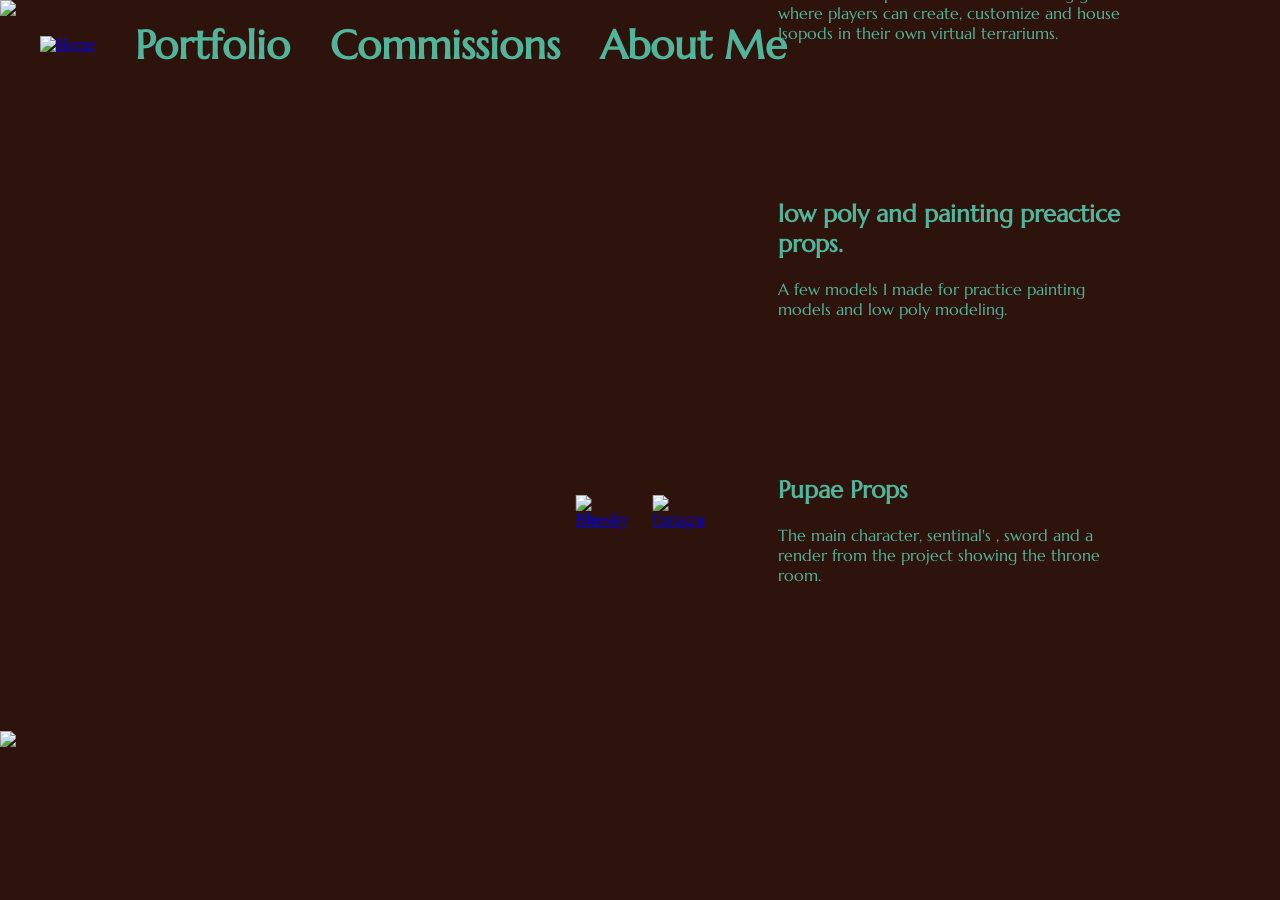
==== 3Dprops.html @ e9193ec1 "Initial commit" ====
<!DOCTYPE html>
<html lang="en">

<head>

    <link rel="preconnect" href="https://fonts.googleapis.com">
<link rel="preconnect" href="https://fonts.gstatic.com" crossorigin>
<link href="https://fonts.googleapis.com/css2?family=Cinzel:wght@400..900&family=Marcellus&display=swap" rel="stylesheet">

    <meta charset="UTF-8">
    <meta name="viewport" content="width=device-width, initial-scale=1.0">

    <title>3D Props</title>

    <link rel="stylesheet" href="pages.css">
</head>

<body>

<div class="decoration">
    <img src="images/frameofsite.png" alt="">
</div>

<header>

    <img src="images/headerofsite.png" class="header-image">

    <div class="navbar">

        <a href="index.html">
    <img src="images/icon.png" class="logo" alt="Home">
</a>

        <nav>

            <a href="portfolio.html">Portfolio</a>
            <a href="commissions.html">Commissions</a>
            <a href="about.html">About Me</a>

        </nav>

    </div>

</header>

<main>

<h1></h1>

<div class="portfolio-section">

    <div class="top-images">

        <img class="gallery-image" src="images/artwork/Capture 2.JPG" alt="">
        <img class="gallery-image" src="images/artwork/Capture 7.JPG" alt="">

    </div>

    <div class="featured-piece">

        <img class="gallery-image" src="images/artwork/Capture.JPG" alt="">

        <div class="description">

            <h2>Terrarium Builder Game concept</h2>

            <p>
                This is a concept for a terrarium building game where players can create, customize and house Isopods in their own virtual terrariums.
            </p>

        </div>

    </div>

        <div class="top-images">

        <img class="gallery-image" src="images/artwork/Render 1.png" alt="">
        <img class="gallery-image" src="images/artwork/Wireframe.JPG" alt="">

    </div>

    <div class="featured-piece">

        <img class="gallery-image" src="images/artwork/Milk carton turnaround.gif" alt="">

        <div class="description">

            <h2>Terrarium Builder Game concept</h2>

            <p>
                This is a concept for a terrarium building game where players can create, customize and house Isopods in their own virtual terrariums.
            </p>

        </div>

    </div>

    </div>

        <div class="top-images">

        <img class="gallery-image" src="images/artwork/Turntable render 1.png" alt="">
        <img class="gallery-image" src="images/artwork/turntable wireframe.JPG" alt="">

    </div>

    <div class="featured-piece">

        <img class="gallery-image" src="images/artwork/Render 2.png" alt="">

        <div class="description">

            <h2>low poly and painting preactice props.</h2>

            <p>
                A few models I made for practice painting models and low poly modeling.
            </p>

        </div>

    </div>

    </div>

        <div class="top-images">

        <img class="gallery-image" src="images/artwork/Sword ss 2.JPG" alt="">
        <img class="gallery-image" src="images/artwork/Sword ss.JPG" alt="">

    </div>

    <div class="featured-piece">

        <img class="gallery-image" src="images/artwork/THrone room render 1.png" alt="">

        <div class="description">

            <h2>Pupae Props</h2>

            <p>
                The main character, sentinal's , sword and a render from the project showing the throne room.
            </p>

        </div>

    </div>

</div>

</main>

<footer>

    <img src="images/Bottomofsite.png">

<div class="social-links">

    <a href="https://bsky.app/profile/lordtoad.bsky.social" target="_blank">
        <img src="images/bluesky.png" alt="Bluesky">
    </a>

    <a href="https://www.tiktok.com/@lord_toad_" target="_blank">
        <img src="images/Tiktok.png" alt="Instagram">
    </a>

</div>

</footer>

<div id="lightbox">
    <span id="close">&times;</span>
    <img id="lightbox-img">
</div>

</body>

<script src="gallery.js"></script>
---- pages.css ----
body{

    background-image: url("images/backgroundofsite.png");
    background-repeat: repeat;
    background-color: #2E120C;

    color:#50B59A;

    margin:0;
}
.decoration{

    position: fixed;

    top: 0;

    left: 0;

    width: 100%;

    z-index: 3000;

    pointer-events: none;
}

.decoration img{

    width:100%;
}
.header-image{


    width:100%;

    display:block;
}
.navbar{

    position: absolute;

    top: 20px;

    left: 40px;

    display: flex;

    align-items: center;

    gap: 40px;

    z-index: 2000;
}
.logo{

    width:850px;
}
nav{

    display:flex;

    gap:40px;
}

nav a{

    font-family: "Marcellus", serif;

    color:#50B59A;

    text-decoration:none;

    font-size:40px;

    font-weight:bold;
    
}
main{


    width:80%;

    margin:-530px auto;

    padding:60px 0;

    position:relative;
}
header{
    position: relative;
}
nav a:hover{

    opacity:.7;
}
.gallery-grid{

    display:grid;

    grid-template-columns: repeat(auto-fit, minmax(280px, 280px));

    justify-content:center;

    gap:40px;

    margin-top:-10px;
}

.category{

    font-family: "Marcellus", serif;

    text-decoration:none;

    text-align:center;

    color:#50B59A;

    transition:transform .2s;
}

.category:hover{

    transform:scale(1.05);
}

.category img{

    width:280px;

    height:280px;

    object-fit:cover;

    border:3px solid #50B59A;

    border-radius:10px;

    display:block;
}

.category p{

    font-family: "Marcellus", serif;

    margin-top:10px;

    font-size:20px;
}
.art-gallery{

    display:grid;

    grid-template-columns:repeat(auto-fit, minmax(250px, 1fr));

    gap:30px;

    margin-top:40px;
}

.art-gallery img{

    width:100%;

    border-radius:8px;
}
.portfolio-section{

    margin-bottom:100px;
}

.top-images{

    display:flex;

    justify-content:center;

    align-items:flex-start;

    gap:30px;

    margin-bottom:40px;
}

.top-images img{

    width:473px;
    height:auto;

    display:block;
}

.featured-piece{

    display:flex;

    justify-content:center;

    align-items:flex-start;

    gap:50px;

    margin-bottom:100px;
}

.featured-piece img{

    width:575px;

    height:auto;

    display:block;
}

.description{

    font-family: "Marcellus", serif;

    width:350px;
}

.about.me.description{

    font-family: "Marcellus", serif;

    font-size:25px;

    width:350px;
}

.description h2{

    margin-top:0;
}
footer{

    position:relative;

    width:100%;

    margin-top: 500px;
}

footer img{

    width:100%;

    display:block;
}
#lightbox{

    position:fixed;

    inset:0;

    background:rgba(0,0,0,.9);

    display:none;

    justify-content:center;

    align-items:center;

    z-index:9999;
}

#lightbox.active{

    display:flex;
}

#lightbox img{

    max-width:90%;

    max-height:90%;

    object-fit:contain;
}

#close{

    position:absolute;

    top:30px;

    right:40px;

    font-size:50px;

    color:white;

    cursor:pointer;
}
.commissions-page{

    width:80%;

    margin:0 auto;

    text-align:center;

    padding-bottom:100px;
}
.commission-status{

    margin-bottom:60px;
}

.commission-status h1{

    font-family:"Marcellus", serif;

    font-size:48px;

    color:#50B59A;

    margin-bottom:20px;
}

.commission-status p{

    font-size:22px;

    max-width:700px;

    margin:0 auto;

    line-height:1.6;
}
.commission-sheet{

    margin-bottom:60px;
}

.commission-sheet img{

    width:100%;

    max-width:900px;

    height:auto;

    border:3px solid #50B59A;

    border-radius:10px;
}
.commission-links{

    display:flex;

    justify-content:center;

    gap:60px;

    flex-wrap:wrap;
}
.commission-links a{

    font-family:"Marcellus", serif;

    font-size:28px;

    color:#50B59A;

    text-decoration:none;

    border:2px solid #50B59A;

    padding:15px 30px;

    border-radius:8px;

    transition:.25s;
}
.commission-links a:hover{

    background:#50B59A;

    color:#2E120C;
}
.open{
    color:#78ff92;
}
.closed{
    color:#ff7474;
}
.social-links{

    position:absolute;

    bottom:200px;

    left:50%;

    transform:translateX(-50%);

    display:flex;

    gap:25px;
}

.social-links img{

    width:52px;

    height:52px;

    transition:transform .2s, opacity .2s;
}

.social-links img:hover{

    transform:scale(1.15);

    opacity:.8;
}
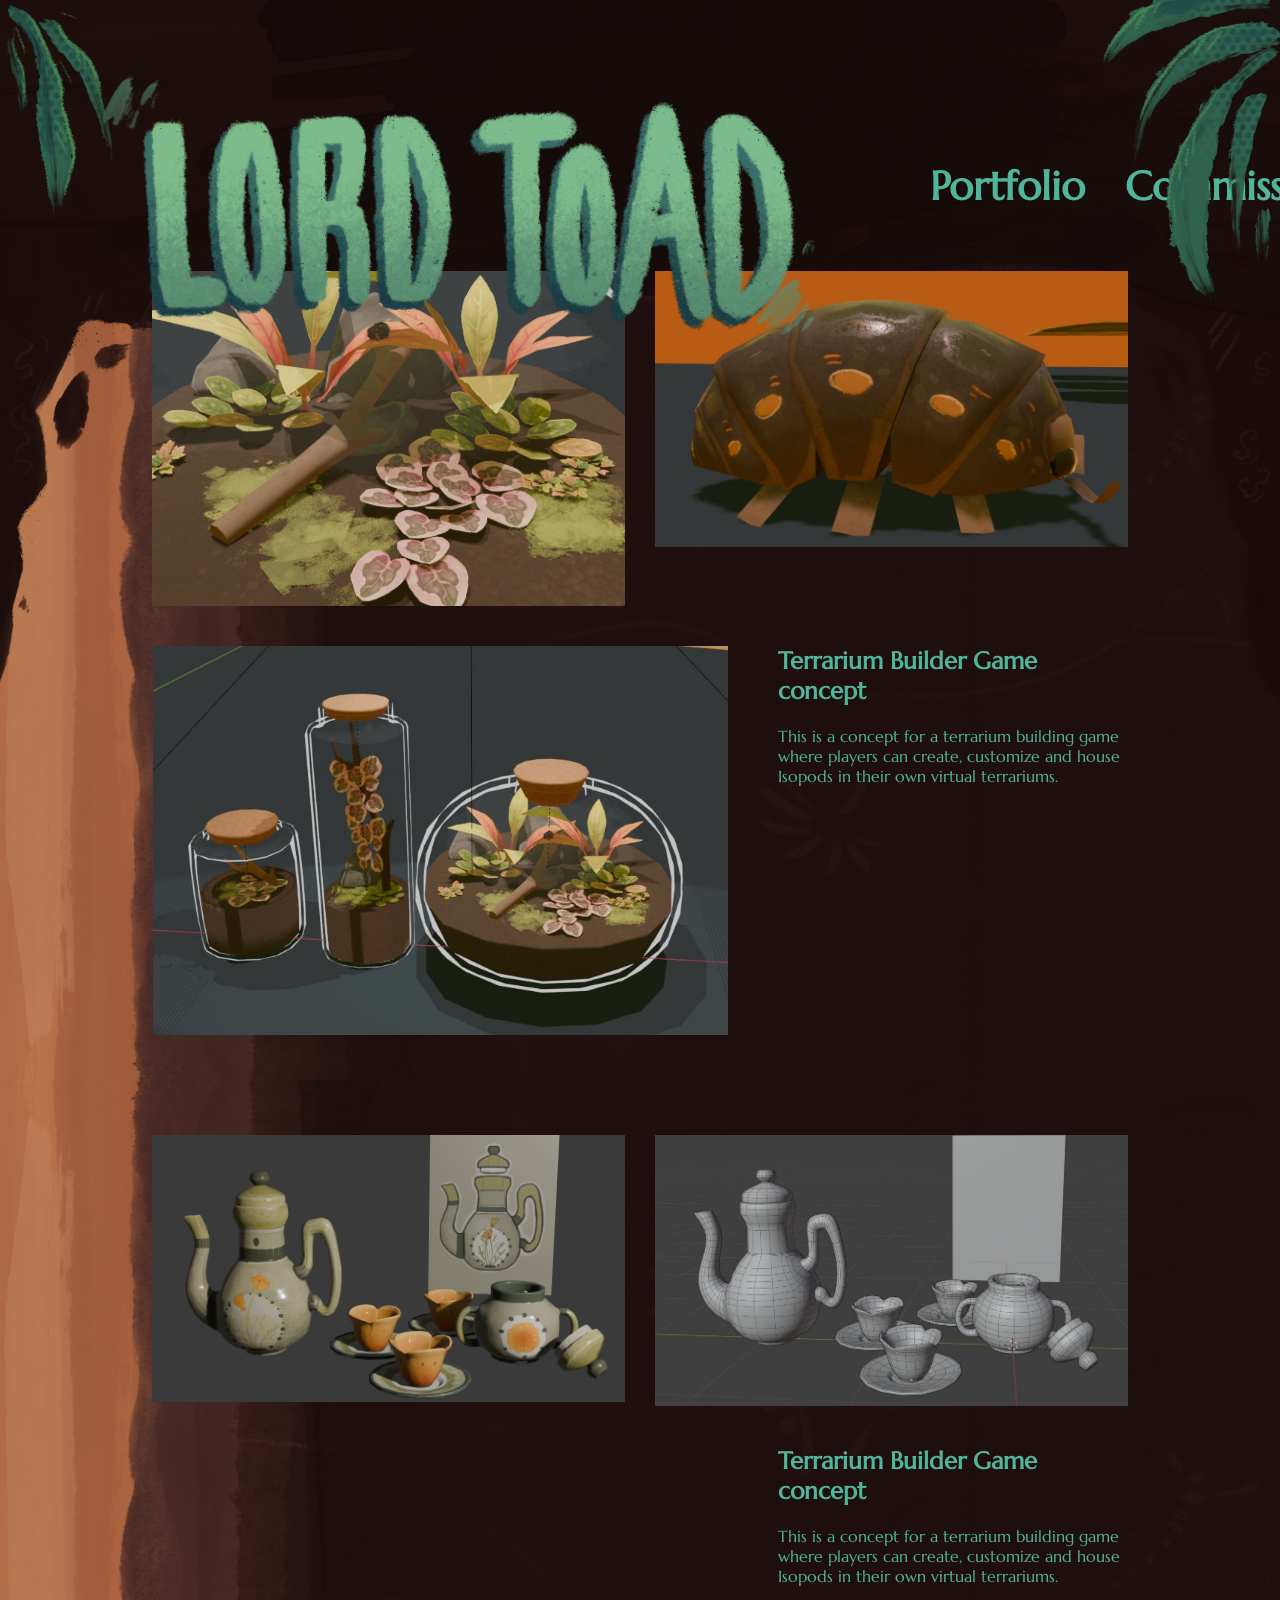
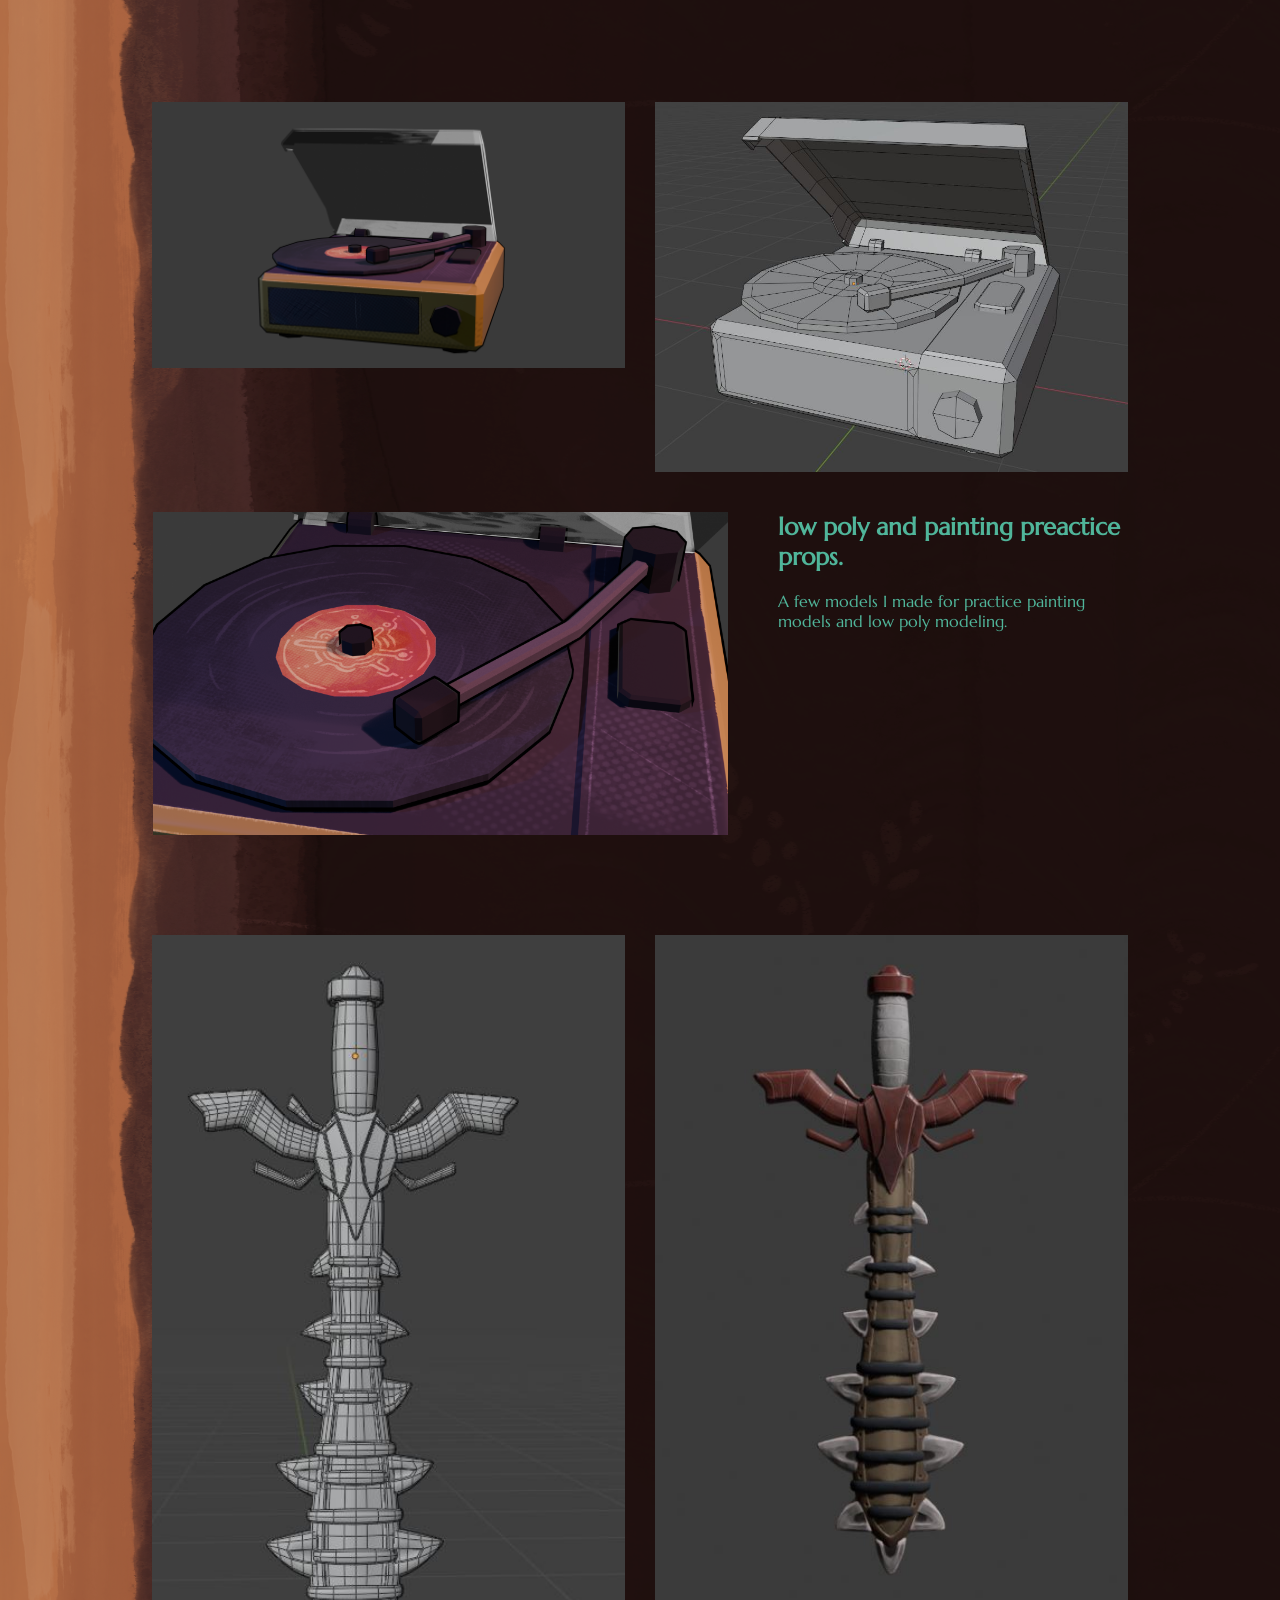
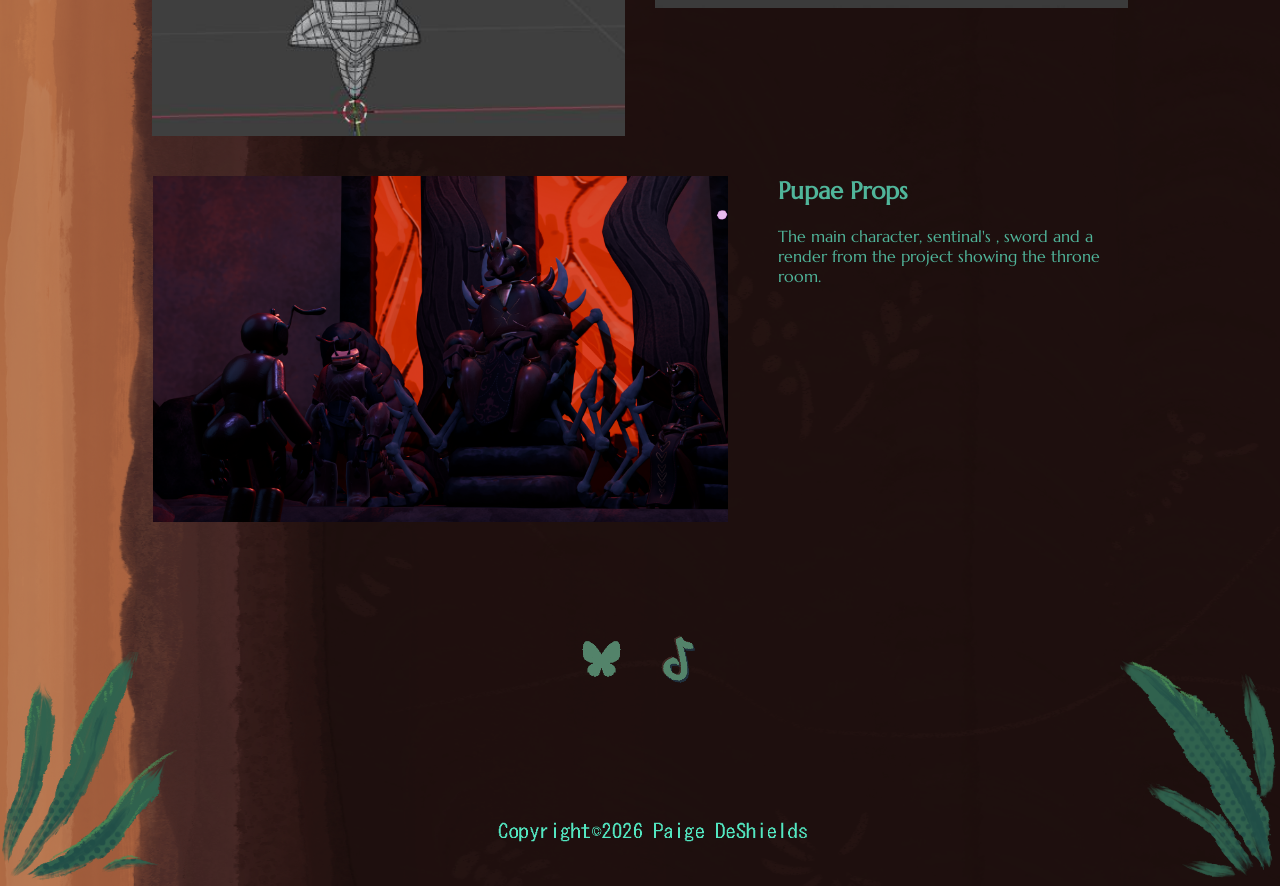
==== commit e19d2ca9: "fixing image capital fixing images" ====
--- a/3Dprops.html
+++ b/3Dprops.html
@@ -23,7 +23,7 @@
 
 <header>
 
-    <img src="images/headerofsite.png" class="header-image">
+    <img src="images/Headerofsite.png" class="header-image">
 
     <div class="navbar">
 
@@ -51,14 +51,14 @@
 
     <div class="top-images">
 
-        <img class="gallery-image" src="images/artwork/Capture 2.JPG" alt="">
-        <img class="gallery-image" src="images/artwork/Capture 7.JPG" alt="">
+        <img class="gallery-image" src="images/Artwork/Capture 2.JPG" alt="">
+        <img class="gallery-image" src="images/Artwork/Capture 7.JPG" alt="">
 
     </div>
 
     <div class="featured-piece">
 
-        <img class="gallery-image" src="images/artwork/Capture.JPG" alt="">
+        <img class="gallery-image" src="images/Artwork/Capture.JPG" alt="">
 
         <div class="description">
 
@@ -74,14 +74,14 @@
 
         <div class="top-images">
 
-        <img class="gallery-image" src="images/artwork/Render 1.png" alt="">
-        <img class="gallery-image" src="images/artwork/Wireframe.JPG" alt="">
+        <img class="gallery-image" src="images/Artwork/Render 1.png" alt="">
+        <img class="gallery-image" src="images/Artwork/Wireframe.JPG" alt="">
 
     </div>
 
     <div class="featured-piece">
 
-        <img class="gallery-image" src="images/artwork/Milk carton turnaround.gif" alt="">
+        <img class="gallery-image" src="images/Artwork/Milk carton turnaround.gif" alt="">
 
         <div class="description">
 
@@ -99,14 +99,14 @@
 
         <div class="top-images">
 
-        <img class="gallery-image" src="images/artwork/Turntable render 1.png" alt="">
-        <img class="gallery-image" src="images/artwork/turntable wireframe.JPG" alt="">
+        <img class="gallery-image" src="images/Artwork/Turntable render 1.png" alt="">
+        <img class="gallery-image" src="images/Artwork/turntable wireframe.JPG" alt="">
 
     </div>
 
     <div class="featured-piece">
 
-        <img class="gallery-image" src="images/artwork/Render 2.png" alt="">
+        <img class="gallery-image" src="images/Artwork/Render 2.png" alt="">
 
         <div class="description">
 
@@ -124,14 +124,14 @@
 
         <div class="top-images">
 
-        <img class="gallery-image" src="images/artwork/Sword ss 2.JPG" alt="">
-        <img class="gallery-image" src="images/artwork/Sword ss.JPG" alt="">
+        <img class="gallery-image" src="images/Artwork/Sword ss 2.JPG" alt="">
+        <img class="gallery-image" src="images/Artwork/Sword ss.JPG" alt="">
 
     </div>
 
     <div class="featured-piece">
 
-        <img class="gallery-image" src="images/artwork/THrone room render 1.png" alt="">
+        <img class="gallery-image" src="images/Artwork/THrone room render 1.png" alt="">
 
         <div class="description">
 
@@ -156,7 +156,7 @@
 <div class="social-links">
 
     <a href="https://bsky.app/profile/lordtoad.bsky.social" target="_blank">
-        <img src="images/bluesky.png" alt="Bluesky">
+        <img src="images/Bluesky.png" alt="Bluesky">
     </a>
 
     <a href="https://www.tiktok.com/@lord_toad_" target="_blank">
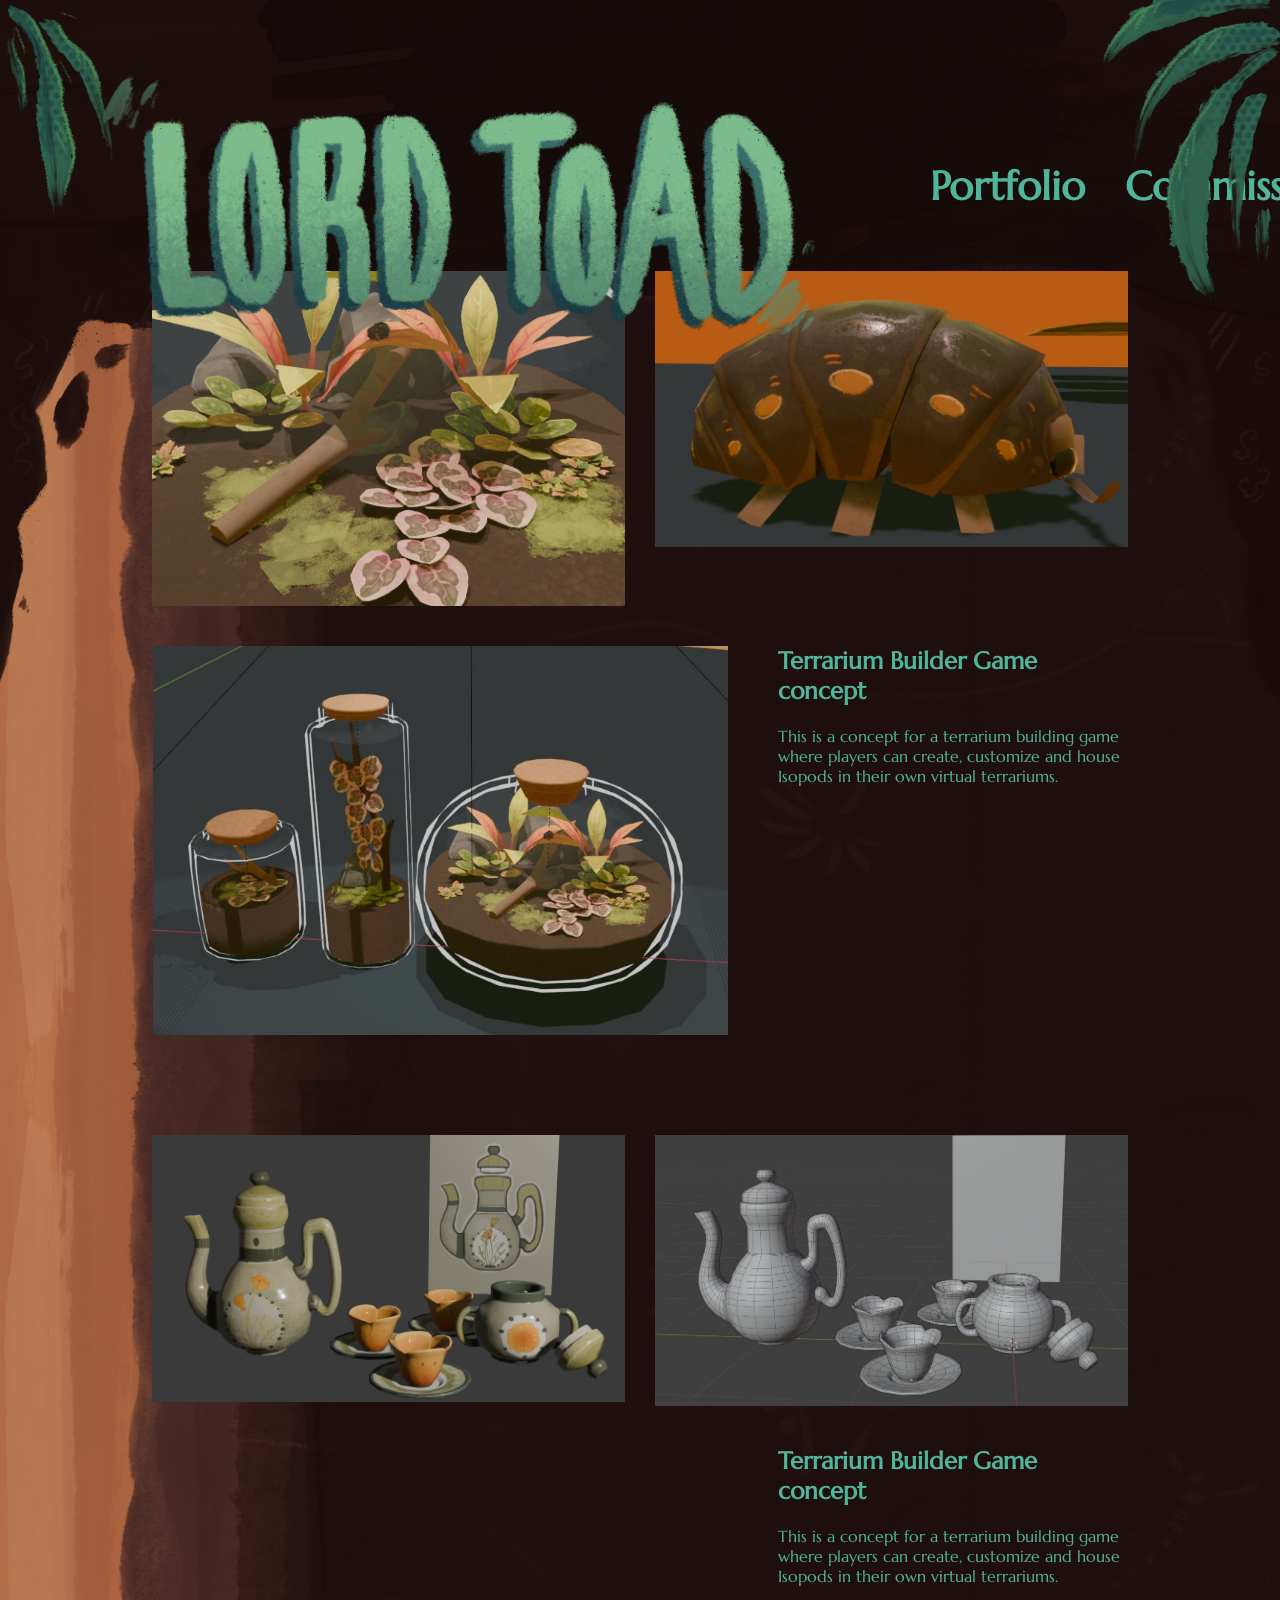
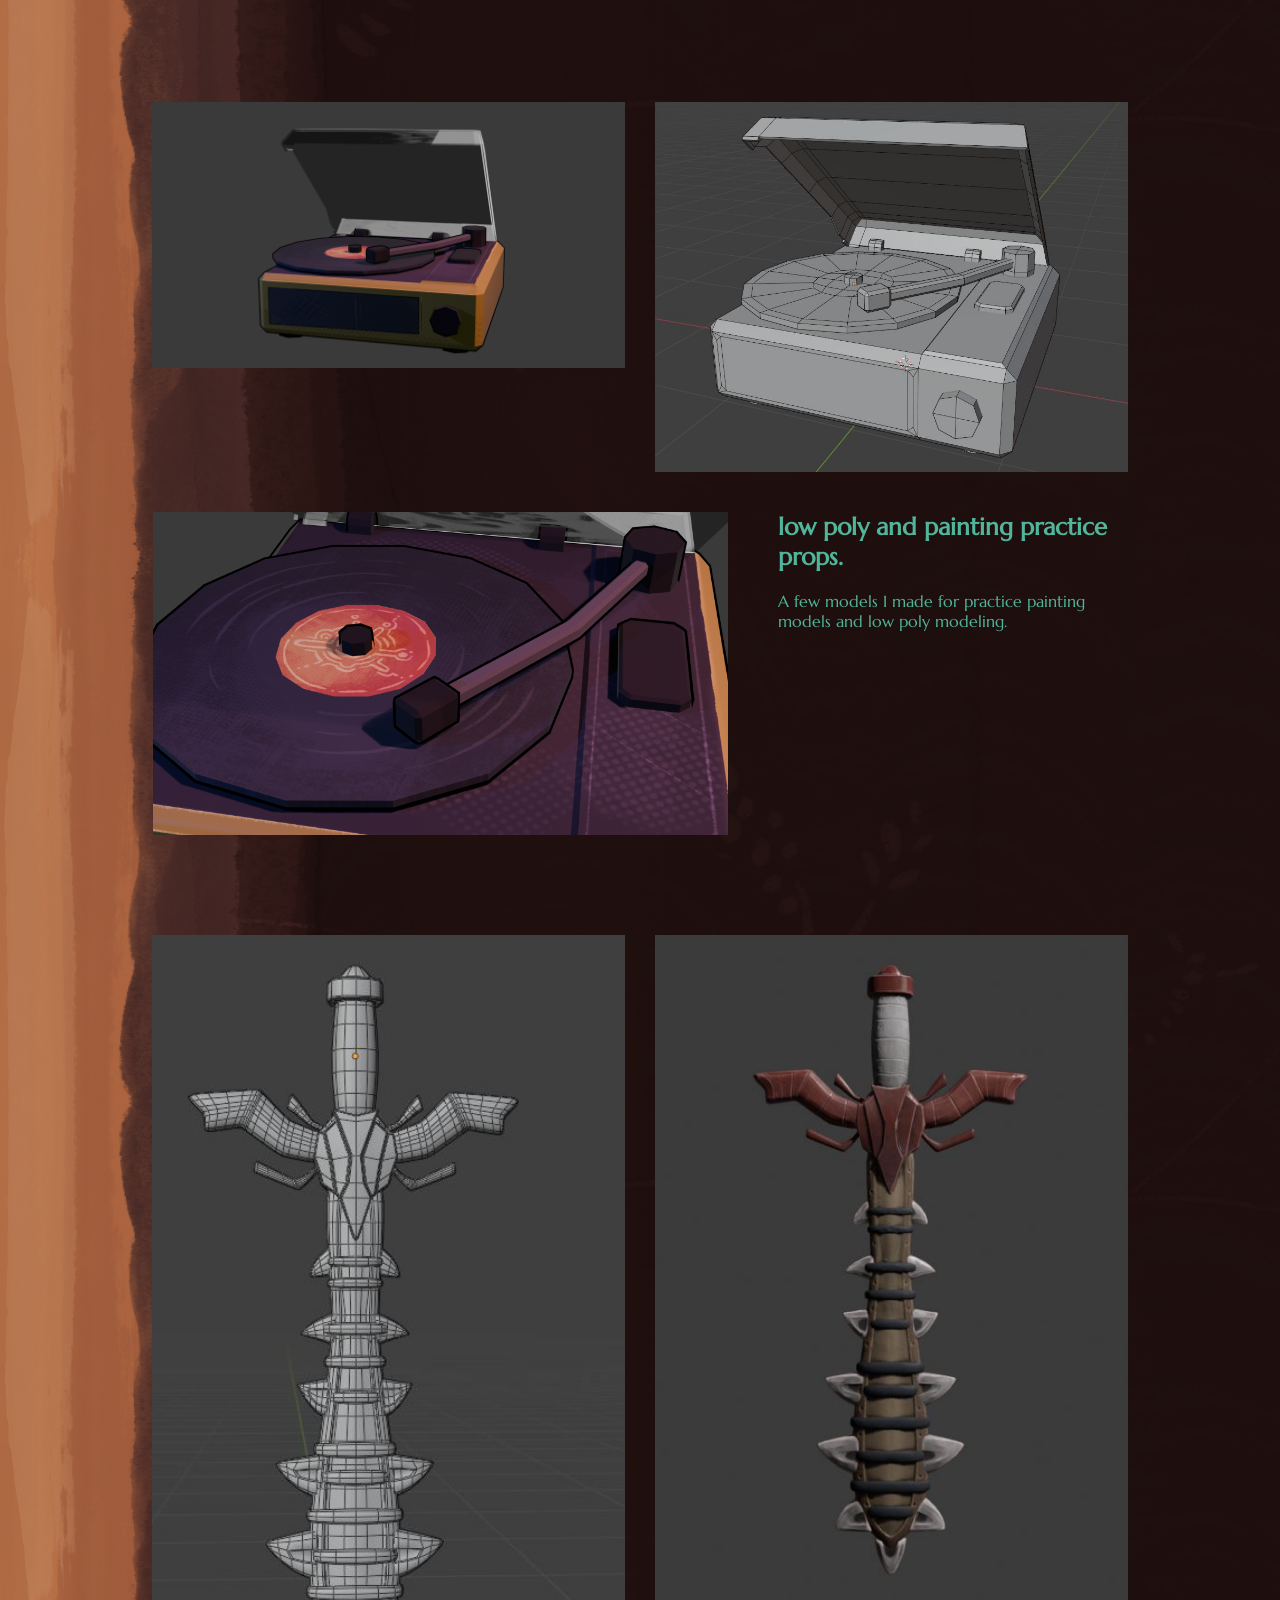
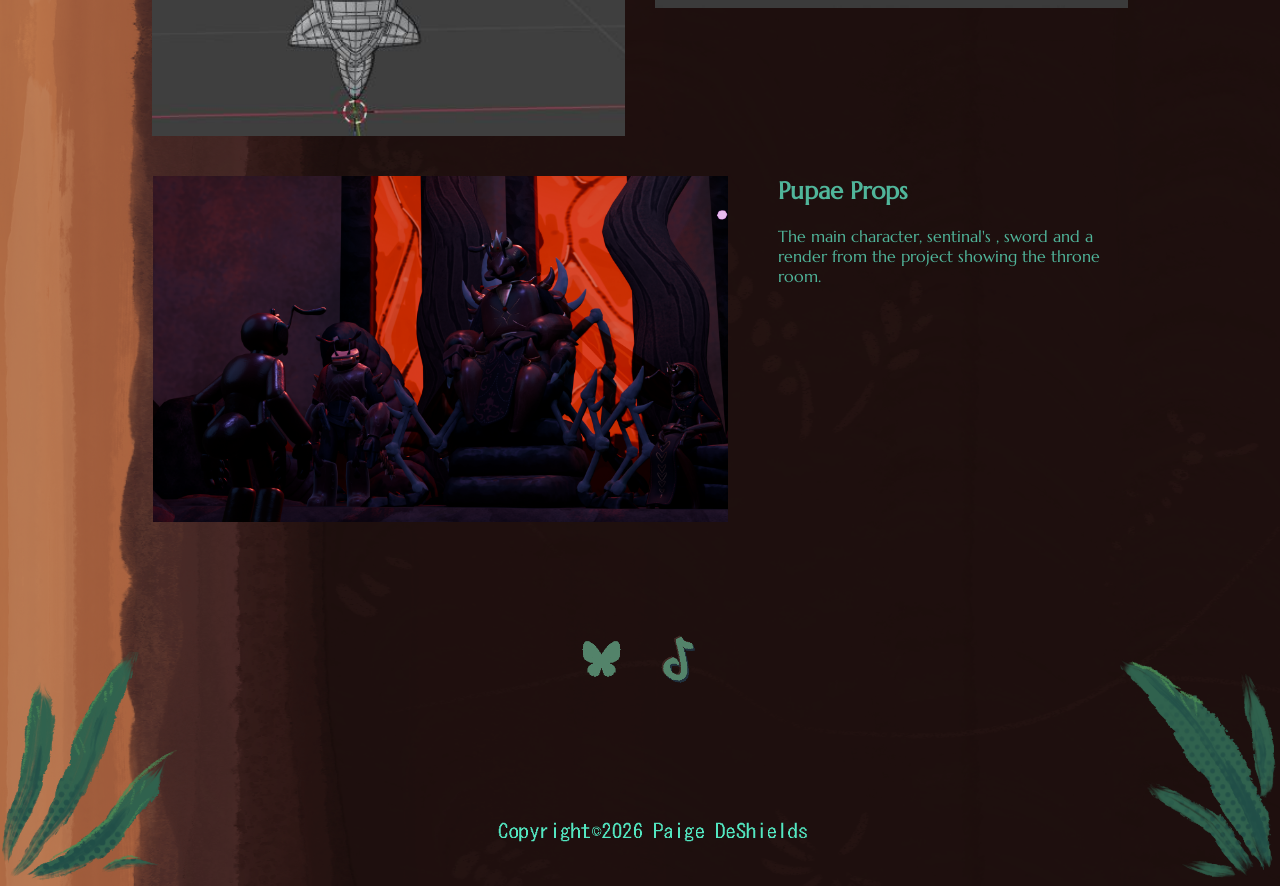
==== commit caaf64ed: "spelling fix spelling fix" ====
--- a/3Dprops.html
+++ b/3Dprops.html
@@ -13,6 +13,7 @@
     <title>3D Props</title>
 
     <link rel="stylesheet" href="pages.css">
+    <link rel="stylesheet" href="mobile.css" media="(max-width: 768px)">
 </head>
 
 <body>
@@ -110,7 +111,7 @@
 
         <div class="description">
 
-            <h2>low poly and painting preactice props.</h2>
+            <h2>low poly and painting practice props.</h2>
 
             <p>
                 A few models I made for practice painting models and low poly modeling.
--- a/mobile.css
+++ b/mobile.css
@@ -0,0 +1,146 @@
+
+
+body{
+    background-repeat: repeat-y;
+    background-position: top center;
+    background-size: 100% auto;
+}
+
+
+
+.navbar{
+    position:absolute;
+
+    top:20px;
+    left:0;
+    right:0;
+
+    display:flex;
+    flex-direction:column;
+    justify-content:center;
+    align-items:center;
+
+    gap:18px;
+}
+
+.logo{
+    width:220px;
+    max-width:70vw;
+    height:auto;
+}
+
+nav{
+    display:flex;
+    justify-content:center;
+    flex-wrap:wrap;
+    gap:14px 22px;
+    width:100%;
+}
+
+nav a{
+    font-size:22px;
+}
+
+
+
+main{
+    width:92%;
+    margin:-90px auto 0;
+    padding-top:30px;
+    padding-bottom:60px;
+}
+
+
+
+.gallery-grid{
+    grid-template-columns:1fr;
+    width:92%;
+    margin:30px auto;
+    gap:20px;
+    justify-items:center;
+}
+
+.category{
+    width:100%;
+    max-width:320px;
+}
+
+.category img{
+    width:100%;
+    max-width:100%;
+    height:auto;
+}
+
+
+
+.art-gallery{
+    grid-template-columns:1fr;
+    gap:20px;
+}
+
+.art-gallery img{
+    width:100%;
+}
+
+
+
+.top-images,
+.featured-piece{
+    display:flex;
+    flex-direction:column;
+    align-items:center;
+    gap:25px;
+}
+
+.top-images img,
+.featured-piece img{
+    width:100%;
+    max-width:420px;
+}
+
+.description{
+    width:100%;
+    text-align:center;
+}
+
+
+
+.commissions-page{
+    width:92%;
+}
+
+.commission-links{
+    gap:20px;
+}
+
+.commission-links a{
+    font-size:22px;
+    padding:12px 20px;
+}
+
+
+
+footer{
+    margin-top:180px;
+}
+
+.social-links{
+    bottom:70px;
+    gap:18px;
+}
+
+.social-links img{
+    width:42px;
+    height:42px;
+}
+.decoration{
+    width:100%;
+    overflow:hidden;
+}
+
+.decoration img{
+    display:block;
+    width:100vw;
+    max-width:100vw;
+    height:auto;
+}
